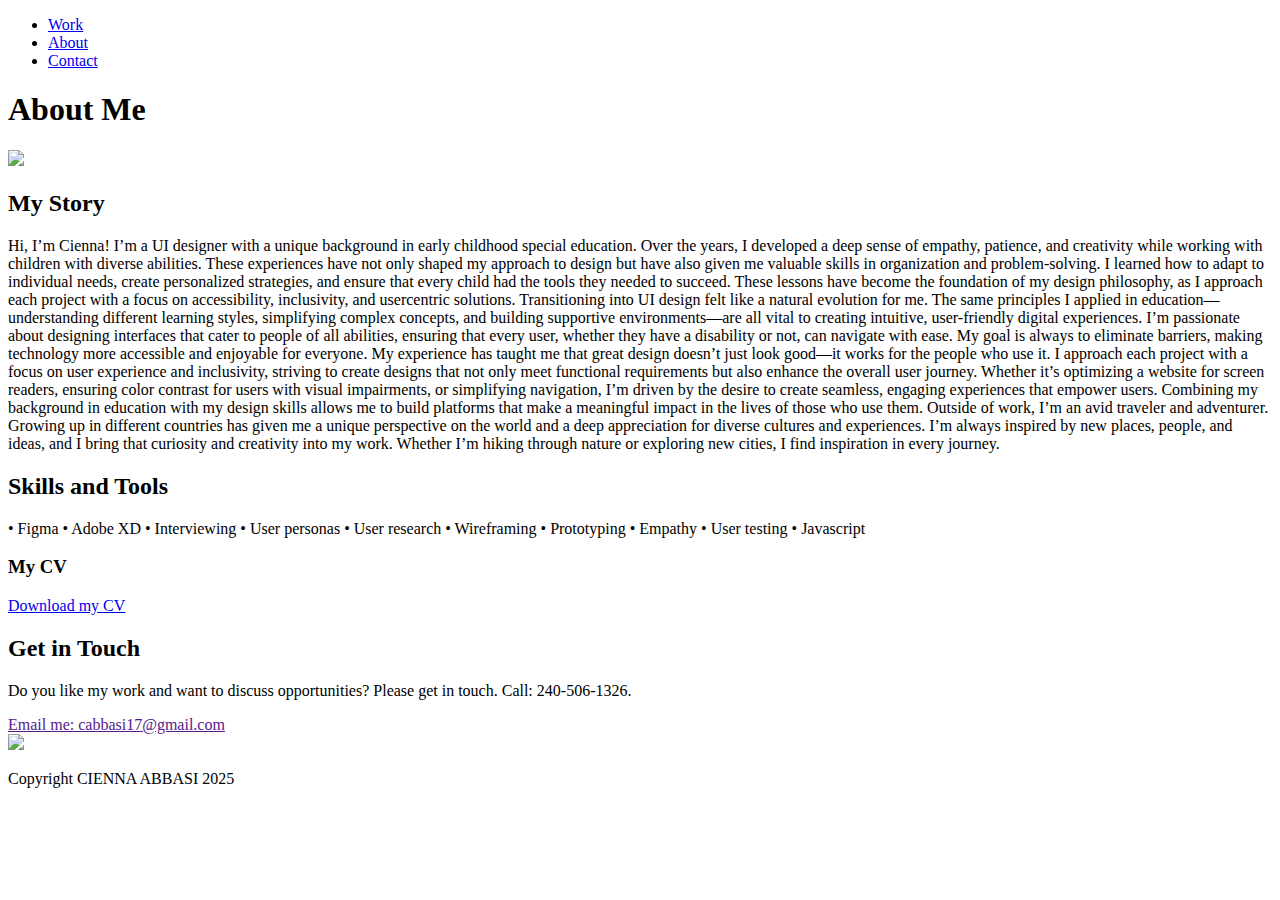
==== about.html @ 102b4068 "Create about.html" ====
<!DOCTYPE html>
<html lang="en" dir="ltr"></html>
<head>
    <meta charset="UTF-8">
</head> 
<nav>
  <ul>
    <li><a href="./index.html">Work</a></li>
    <li><a href="./about.html">About</a></li>
    <li><a href="./contact.html">Contact</a></li>
  </ul>
</nav>
<body> 
<h1> About Me </h1>
    <img src="./img/pic .jpg">
<h2> My Story </h2>
<p1> Hi, I’m Cienna! I’m a UI designer with a unique background in early childhood special
    education. Over the years, I developed a deep sense of empathy, patience, and creativity while
    working with children with diverse abilities. These experiences have not only shaped my
    approach to design but have also given me valuable skills in organization and problem-solving. I
    learned how to adapt to individual needs, create personalized strategies, and ensure that every
    child had the tools they needed to succeed. These lessons have become the foundation of my
    design philosophy, as I approach each project with a focus on accessibility, inclusivity, and usercentric
    solutions. <p1>

 <p1> Transitioning into UI design felt like a natural evolution for me. The same principles I applied in
        education—understanding different learning styles, simplifying complex concepts, and building
        supportive environments—are all vital to creating intuitive, user-friendly digital experiences. I’m
        passionate about designing interfaces that cater to people of all abilities, ensuring that every user,
        whether they have a disability or not, can navigate with ease. My goal is always to eliminate
        barriers, making technology more accessible and enjoyable for everyone.</p1>

 <p1>My experience has taught me that great design doesn’t just look good—it works for the people
        who use it. I approach each project with a focus on user experience and inclusivity, striving to
        create designs that not only meet functional requirements but also enhance the overall user
        journey. Whether it’s optimizing a website for screen readers, ensuring color contrast for users
        with visual impairments, or simplifying navigation, I’m driven by the desire to create seamless,
        engaging experiences that empower users. Combining my background in education with my
        design skills allows me to build platforms that make a meaningful impact in the lives of those
        who use them. </p1>

  <p1>Outside of work, I’m an avid traveler and adventurer. Growing up in different countries has
        given me a unique perspective on the world and a deep appreciation for diverse cultures and
        experiences. I’m always inspired by new places, people, and ideas, and I bring that curiosity and
        creativity into my work. Whether I’m hiking through nature or exploring new cities, I find
        inspiration in every journey. </p1>
<h2>Skills and Tools</h2>
<p1>• Figma
    • Adobe XD
    • Interviewing
    • User personas
    • User research
    • Wireframing
    • Prototyping
    • Empathy
    • User testing
    • Javascript <p1>

<h3>My CV</h3>
    <a href="resume/Resume.pdf" download>Download my CV</a>

    <h2>Get in Touch</h2>
    <p>
      Do you like my work and want to discuss opportunities? Please get in touch. Call: 240-506-1326.
    </p>
    <div>
      <a href="">Email me: cabbasi17@gmail.com</a>
    </div><a href="ANOTHER-SOCIAL-LINK">
        <img src="https://via.placeholder.com/80">
    </a>
    </div>
    <p>Copyright CIENNA ABBASI 2025</p>
    </div>
    </footer>  
</html>
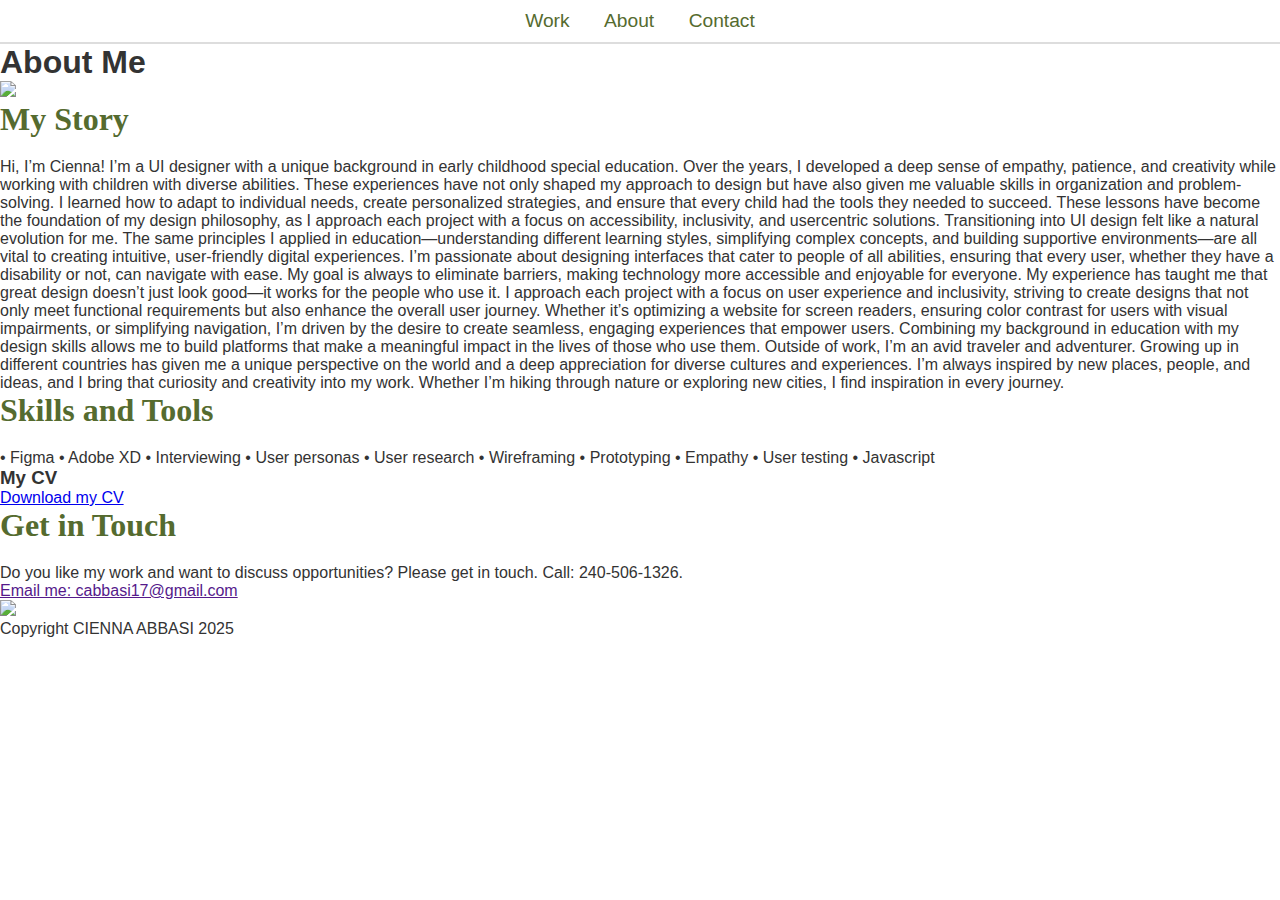
==== commit 89f918ca: "Update about.html" ====
--- a/about.html
+++ b/about.html
@@ -2,10 +2,13 @@
 <html lang="en" dir="ltr"></html>
 <head>
     <meta charset="UTF-8">
+    <title>About Cienna Abbasi</title>
+    <link rel="stylesheet" href="css/styles.css">
+    <meta name="viewport" content="width=device-width, initial-scale=1">
 </head> 
 <nav>
   <ul>
-    <li><a href="./index.html">Work</a></li>
+    <li><a href="./index.com.html">Work</a></li>
     <li><a href="./about.html">About</a></li>
     <li><a href="./contact.html">Contact</a></li>
   </ul>
--- a/css/styles.css
+++ b/css/styles.css
@@ -0,0 +1,158 @@
+/* General Reset and Body Styling */
+* {
+  margin: 0;
+  padding: 0;
+  box-sizing: border-box;
+}
+
+body {
+  background-color: #fff; /* White background */
+  font-family: Arial, sans-serif; /* Fallback font */
+  color: #333;
+}
+
+/* Header Styles */
+header h1 {
+  color: #556b2f; /* Olive green */
+  font-family: 'Playfair Display', serif; /* Playfair Display for header */
+  font-size: 2.5em;
+  margin-top: 20px;
+}
+
+header p {
+  font-size: 1.2em;
+  margin-bottom: 30px;
+  color: #333;
+  font-family: Arial, sans-serif; /* Body text stays as Arial */
+}
+
+/* Navigation Bar */
+nav ul {
+  list-style-type: none;
+  padding: 10px;
+  background-color: #fff;
+  text-align: center;
+  border-bottom: 2px solid #ddd; /* Optional border for better separation */
+}
+
+nav ul li {
+  display: inline;
+  margin: 0 15px;
+}
+
+nav ul li a {
+  color: #556b2f; /* Olive green */
+  text-decoration: none;
+  font-size: 1.2em;
+  font-family: Arial, sans-serif; /* Body text links */
+}
+
+/* Link Hover Effect */
+nav ul li a:hover,
+a:hover {
+  text-decoration: underline;
+}
+
+/* Main Work Section */
+main {
+  padding: 30px;
+}
+
+h2 {
+  color: #556b2f; /* Olive green */
+  font-family: 'Playfair Display', serif; /* Playfair Display for h2 */
+  font-size: 2em;
+  margin-bottom: 20px;
+}
+
+.project {
+  display: flex;
+  flex-wrap: wrap;
+  margin-bottom: 50px;
+}
+
+.project-image {
+  width: 100%;
+  max-width: 500px;
+  margin-right: 20px;
+}
+
+.project-description {
+  flex: 1;
+}
+
+.project h3 {
+  color: #556b2f; /* Olive green */
+  font-family: 'Playfair Display', serif; /* Playfair Display for h3 */
+  font-size: 1.8em;
+  margin-bottom: 10px;
+}
+
+.project p {
+  font-size: 1.1em;
+  line-height: 1.6;
+  color: #333;
+  font-family: Arial, sans-serif; /* Body text stays as Arial */
+}
+
+.project a {
+  color: #556b2f; /* Olive green */
+  font-weight: bold;
+  text-decoration: none;
+  font-family: Arial, sans-serif; /* Links in body text */
+}
+
+.project a:hover {
+  text-decoration: underline;
+}
+
+/* Footer Styles */
+footer {
+  background-color: #fff;
+  padding: 30px;
+  text-align: center;
+  margin-top: 50px;
+  border-top: 2px solid #ddd; /* Optional border for better separation */
+}
+
+footer h2 {
+  color: #556b2f; /* Olive green */
+  font-family: 'Playfair Display', serif; /* Playfair Display for footer h2 */
+  font-size: 2em;
+  margin-bottom: 20px;
+}
+
+footer p {
+  color: #333;
+  font-size: 1.2em;
+  margin-bottom: 20px;
+  font-family: Arial, sans-serif;
+}
+
+footer a {
+  color: #556b2f; /* Olive green */
+  text-decoration: none;
+  font-size: 1.2em;
+  font-family: Arial, sans-serif;
+}
+
+footer a:hover {
+  text-decoration: underline;
+}
+
+footer img {
+  margin-top: 10px;
+}
+
+/* Media Queries for Responsiveness */
+@media (max-width: 767px) {
+  .project {
+      flex-direction: column;
+      align-items: center;
+  }
+
+  .project-image {
+      max-width: 100%;
+      margin-right: 0;
+  }
+}
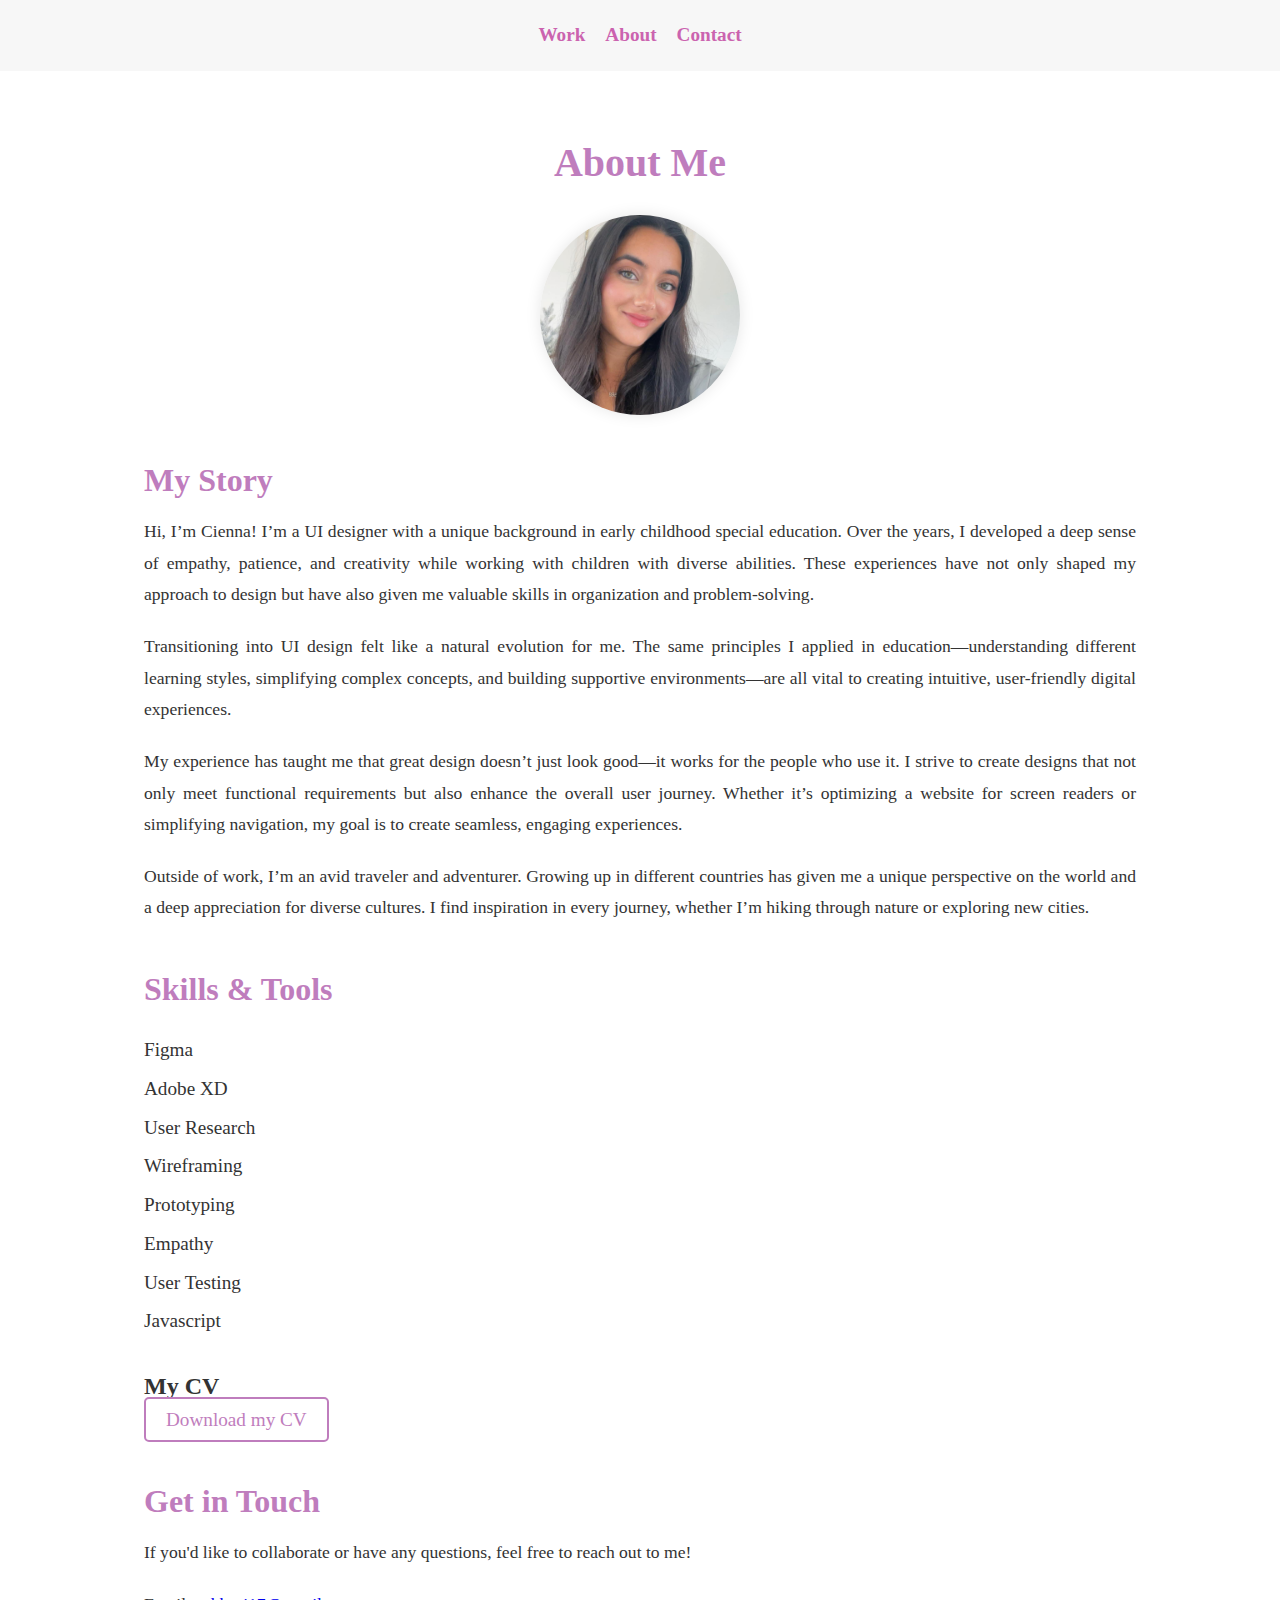
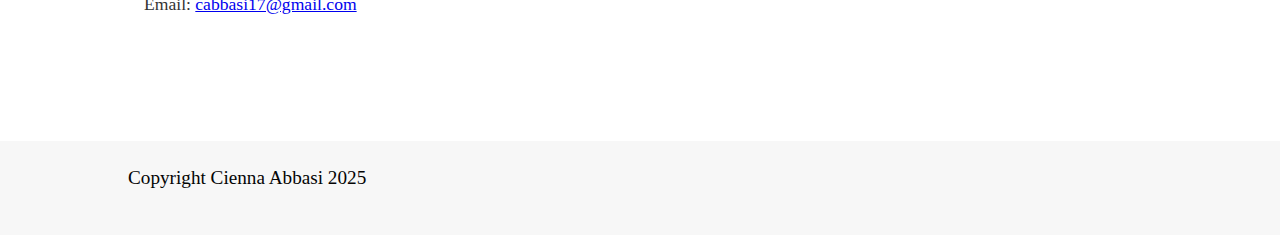
==== commit b4eb6f52: "Update about.html" ====
--- a/about.html
+++ b/about.html
@@ -1,78 +1,69 @@
 <!DOCTYPE html>
-<html lang="en" dir="ltr"></html>
+<html lang="en">
 <head>
     <meta charset="UTF-8">
+    <meta name="viewport" content="width=device-width, initial-scale=1.0">
     <title>About Cienna Abbasi</title>
     <link rel="stylesheet" href="css/styles.css">
-    <meta name="viewport" content="width=device-width, initial-scale=1">
-</head> 
-<nav>
-  <ul>
-    <li><a href="./index.com.html">Work</a></li>
-    <li><a href="./about.html">About</a></li>
-    <li><a href="./contact.html">Contact</a></li>
-  </ul>
-</nav>
-<body> 
-<h1> About Me </h1>
-    <img src="./img/pic .jpg">
-<h2> My Story </h2>
-<p1> Hi, I’m Cienna! I’m a UI designer with a unique background in early childhood special
-    education. Over the years, I developed a deep sense of empathy, patience, and creativity while
-    working with children with diverse abilities. These experiences have not only shaped my
-    approach to design but have also given me valuable skills in organization and problem-solving. I
-    learned how to adapt to individual needs, create personalized strategies, and ensure that every
-    child had the tools they needed to succeed. These lessons have become the foundation of my
-    design philosophy, as I approach each project with a focus on accessibility, inclusivity, and usercentric
-    solutions. <p1>
+</head>
+<body>
 
- <p1> Transitioning into UI design felt like a natural evolution for me. The same principles I applied in
-        education—understanding different learning styles, simplifying complex concepts, and building
-        supportive environments—are all vital to creating intuitive, user-friendly digital experiences. I’m
-        passionate about designing interfaces that cater to people of all abilities, ensuring that every user,
-        whether they have a disability or not, can navigate with ease. My goal is always to eliminate
-        barriers, making technology more accessible and enjoyable for everyone.</p1>
+<!-- Header Section -->
+<header>
+    <div class="container">
+        <nav>
+            <ul>
+                <li><a href="index.com.html">Work</a></li>
+                <li><a href="about.html">About</a></li>
+                <li><a href="contact.html">Contact</a></li>
+            </ul>
+        </nav>
+    </div>
+</header>
 
- <p1>My experience has taught me that great design doesn’t just look good—it works for the people
-        who use it. I approach each project with a focus on user experience and inclusivity, striving to
-        create designs that not only meet functional requirements but also enhance the overall user
-        journey. Whether it’s optimizing a website for screen readers, ensuring color contrast for users
-        with visual impairments, or simplifying navigation, I’m driven by the desire to create seamless,
-        engaging experiences that empower users. Combining my background in education with my
-        design skills allows me to build platforms that make a meaningful impact in the lives of those
-        who use them. </p1>
+<!-- About Section -->
+<section class="about-me">
+    <div class="container">
+        <h1>About Me</h1>
+        <img src="./img/pic .jpg" alt="Cienna Abbasi" class="profile-img">
+        
+        <h2>My Story</h2>
+        <p>Hi, I’m Cienna! I’m a UI designer with a unique background in early childhood special education. Over the years, I developed a deep sense of empathy, patience, and creativity while working with children with diverse abilities. These experiences have not only shaped my approach to design but have also given me valuable skills in organization and problem-solving.</p>
 
-  <p1>Outside of work, I’m an avid traveler and adventurer. Growing up in different countries has
-        given me a unique perspective on the world and a deep appreciation for diverse cultures and
-        experiences. I’m always inspired by new places, people, and ideas, and I bring that curiosity and
-        creativity into my work. Whether I’m hiking through nature or exploring new cities, I find
-        inspiration in every journey. </p1>
-<h2>Skills and Tools</h2>
-<p1>• Figma
-    • Adobe XD
-    • Interviewing
-    • User personas
-    • User research
-    • Wireframing
-    • Prototyping
-    • Empathy
-    • User testing
-    • Javascript <p1>
+        <p>Transitioning into UI design felt like a natural evolution for me. The same principles I applied in education—understanding different learning styles, simplifying complex concepts, and building supportive environments—are all vital to creating intuitive, user-friendly digital experiences.</p>
 
-<h3>My CV</h3>
-    <a href="resume/Resume.pdf" download>Download my CV</a>
+        <p>My experience has taught me that great design doesn’t just look good—it works for the people who use it. I strive to create designs that not only meet functional requirements but also enhance the overall user journey. Whether it’s optimizing a website for screen readers or simplifying navigation, my goal is to create seamless, engaging experiences.</p>
 
-    <h2>Get in Touch</h2>
-    <p>
-      Do you like my work and want to discuss opportunities? Please get in touch. Call: 240-506-1326.
-    </p>
-    <div>
-      <a href="">Email me: cabbasi17@gmail.com</a>
-    </div><a href="ANOTHER-SOCIAL-LINK">
-        <img src="https://via.placeholder.com/80">
-    </a>
+        <p>Outside of work, I’m an avid traveler and adventurer. Growing up in different countries has given me a unique perspective on the world and a deep appreciation for diverse cultures. I find inspiration in every journey, whether I’m hiking through nature or exploring new cities.</p>
+        
+        <h2>Skills & Tools</h2>
+        <ul class="skills-list">
+            <li>Figma</li>
+            <li>Adobe XD</li>
+            <li>User Research</li>
+            <li>Wireframing</li>
+            <li>Prototyping</li>
+            <li>Empathy</li>
+            <li>User Testing</li>
+            <li>Javascript</li>
+        </ul>
+
+        <h3>My CV</h3>
+        <a href="resume/Resume.pdf" download class="cv-link">Download my CV</a>
+
+        <!-- Get in Touch Section -->
+        <h2>Get in Touch</h2>
+        <p>If you'd like to collaborate or have any questions, feel free to reach out to me!</p>
+        <p>Email: <a href="mailto:cabbasi17@gmail.com">cabbasi17@gmail.com</a></p>
     </div>
-    <p>Copyright CIENNA ABBASI 2025</p>
+</section>
+
+<!-- Footer Section -->
+<footer id="contact">
+    <div class="container">
+        <p>Copyright Cienna Abbasi 2025</p>
     </div>
-    </footer>  
-</html>+</footer>
+
+</body>
+</html>
--- a/css/styles.css
+++ b/css/styles.css
@@ -1,4 +1,4 @@
-/* General Reset and Body Styling */
+/* General Reset and Box-Sizing */
 * {
   margin: 0;
   padding: 0;
@@ -6,153 +6,394 @@
 }
 
 body {
-  background-color: #fff; /* White background */
-  font-family: Arial, sans-serif; /* Fallback font */
+  font-family: Arial, sans-serif;
   color: #333;
+  line-height: 1.6;
+  background-color: #fff;
+}
+
+/* Container Class */
+.container {
+  width: 80%;
+  margin: 0 auto;
+}
+
+/* Row and Column Layout */
+.row {
+  display: flex;
+  flex-wrap: wrap;
+  gap: 30px;
+}
+
+.col {
+  flex: 1;
 }
 
 /* Header Styles */
-header h1 {
-  color: #556b2f; /* Olive green */
-  font-family: 'Playfair Display', serif; /* Playfair Display for header */
-  font-size: 2.5em;
-  margin-top: 20px;
-}
-
-header p {
-  font-size: 1.2em;
-  margin-bottom: 30px;
-  color: #333;
-  font-family: Arial, sans-serif; /* Body text stays as Arial */
-}
-
-/* Navigation Bar */
+header {
+  background-color: #7c45a1; /* Olive green */
+  color: white;
+  padding: 20px 0;
+  text-align: center;
+}
+
+header .logo img {
+  width: 120px;
+  margin-bottom: 20px;
+}
+
 nav ul {
-  list-style-type: none;
-  padding: 10px;
-  background-color: #fff;
-  text-align: center;
-  border-bottom: 2px solid #ddd; /* Optional border for better separation */
+  list-style: none;
+  display: flex;
+  justify-content: center;
+  gap: 20px;
 }
 
 nav ul li {
   display: inline;
-  margin: 0 15px;
 }
 
 nav ul li a {
-  color: #556b2f; /* Olive green */
-  text-decoration: none;
+  text-decoration: none;
+  color: rgb(203, 99, 175);
   font-size: 1.2em;
-  font-family: Arial, sans-serif; /* Body text links */
-}
-
-/* Link Hover Effect */
-nav ul li a:hover,
-a:hover {
-  text-decoration: underline;
-}
-
-/* Main Work Section */
-main {
-  padding: 30px;
-}
-
-h2 {
-  color: #556b2f; /* Olive green */
-  font-family: 'Playfair Display', serif; /* Playfair Display for h2 */
-  font-size: 2em;
-  margin-bottom: 20px;
-}
-
-.project {
-  display: flex;
-  flex-wrap: wrap;
-  margin-bottom: 50px;
-}
-
-.project-image {
+  transition: color 0.3s;
+}
+
+nav ul li a:hover {
+  color: #17cad4;
+}
+
+/* Hero Section */
+.hero {
+  background-color: #ae97a9;
+  padding: 60px 0;
+}
+
+.hero h2 {
+  font-size: 2.5em;
+  color: #aa1a97;
+  margin-bottom: 20px;
+}
+
+.hero p {
+  font-size: 1.2em;
+  margin-bottom: 40px;
+}
+
+.hero .cta-button {
+  background-color: #9c537a;
+  color: white;
+  padding: 15px 30px;
+  font-size: 1.1em;
+  text-decoration: none;
+  border-radius: 5px;
+  transition: background-color 0.3s;
+}
+
+.hero .cta-button:hover {
+  background-color: #d4178f;
+}
+
+.hero-img {
   width: 100%;
   max-width: 500px;
-  margin-right: 20px;
-}
-
-.project-description {
-  flex: 1;
-}
-
-.project h3 {
-  color: #556b2f; /* Olive green */
-  font-family: 'Playfair Display', serif; /* Playfair Display for h3 */
+  border-radius: 10px;
+}
+
+/* New SVG Section */
+.svg-section {
+  padding: 60px 0;
+  background-color: #f9f9f9;
+  text-align: center;
+}
+
+.svg-container {
+  margin-top: 30px;
+}
+
+#hometown {
+  width: 100px;
+  height: 100px;
+  transition: transform 0.5s ease;
+}
+
+#circle {
+  transition: fill 0.5s ease;
+}
+
+#hometown:hover {
+  transform: rotate(360deg);
+}
+
+#hometown:active {
+  transform: scale(1.2);
+}
+
+/* Work Section */
+#work {
+  padding: 80px 0;
+  background-color: #f9f9f9;
+  text-align: center;
+}
+
+#work h2 {
+  font-size: 2.5em;
+  color: #bf7dbd;
+  margin-bottom: 40px;
+}
+
+#work .col {
+  text-align: center;
+}
+
+#work img {
+  width: 100%;
+  max-width: 350px;
+  border-radius: 10px;
+  margin-bottom: 20px;
+}
+
+#work h3 {
   font-size: 1.8em;
-  margin-bottom: 10px;
-}
-
-.project p {
-  font-size: 1.1em;
-  line-height: 1.6;
-  color: #333;
-  font-family: Arial, sans-serif; /* Body text stays as Arial */
-}
-
-.project a {
-  color: #556b2f; /* Olive green */
-  font-weight: bold;
-  text-decoration: none;
-  font-family: Arial, sans-serif; /* Links in body text */
-}
-
-.project a:hover {
-  text-decoration: underline;
+  color: #bf7dbd;
+  margin-bottom: 15px;
 }
 
 /* Footer Styles */
 footer {
+  background-color: #556b2f;
+  color: white;
+  padding: 60px 0;
+  text-align: center;
+}
+
+footer h2 {
+  font-size: 2.5em;
+  margin-bottom: 20px;
+}
+
+footer p {
+  font-size: 1.2em;
+  margin-bottom: 20px;
+}
+
+footer a {
+  color: #bf7dbd;
+  text-decoration: none;
+  font-weight: bold;
+  transition: color 0.3s;
+}
+
+footer a:hover {
+  color: #d4178f;
+}
+
+/* Media Queries */
+@media (max-width: 768px) {
+  .container {
+      width: 90%;
+  }
+
+  .hero h2 {
+      font-size: 2em;
+  }
+
+  .hero p {
+      font-size: 1.1em;
+  }
+
+  .hero .cta-button {
+      padding: 12px 25px;
+      font-size: 1em;
+  }
+
+  #work h2 {
+      font-size: 2.2em;
+  }
+
+  #work img {
+      max-width: 100%;
+  }
+}
+
+/* New SVG Section */
+.svg-section {
+    padding: 60px 0;
+    background-color: #f9f9f9;
+    text-align: center;
+}
+
+.svg-container {
+    margin-top: 30px;
+}
+
+#animated-svg {
+    width: 300px;
+    height: 300px;
+    transition: transform 0.5s ease, fill 0.5s ease;
+}
+
+#circle {
+    transition: fill 0.5s ease;
+    fill: lightblue;
+}
+
+/* Add Hover Animation */
+#animated-svg:hover {
+    transform: rotate(360deg) scale(1.2) translateX(20px);
+}
+
+/* Optional: Adding color change on hover */
+#animated-svg:hover #circle {
+    fill: #bf7dbd;  /* Change color on hover */
+}
+/* General Reset and Box-Sizing */
+* {
+  margin: 0;
+  padding: 0;
+  box-sizing: border-box;
+}
+
+/* Body and container styles */
+body {
+  font-family: 'Playfair Display', serif;
   background-color: #fff;
-  padding: 30px;
-  text-align: center;
-  margin-top: 50px;
-  border-top: 2px solid #ddd; /* Optional border for better separation */
-}
-
-footer h2 {
-  color: #556b2f; /* Olive green */
-  font-family: 'Playfair Display', serif; /* Playfair Display for footer h2 */
-  font-size: 2em;
-  margin-bottom: 20px;
-}
-
-footer p {
   color: #333;
-  font-size: 1.2em;
-  margin-bottom: 20px;
-  font-family: Arial, sans-serif;
-}
-
-footer a {
-  color: #556b2f; /* Olive green */
-  text-decoration: none;
-  font-size: 1.2em;
-  font-family: Arial, sans-serif;
-}
-
-footer a:hover {
-  text-decoration: underline;
-}
-
-footer img {
-  margin-top: 10px;
-}
-
-/* Media Queries for Responsiveness */
-@media (max-width: 767px) {
-  .project {
-      flex-direction: column;
-      align-items: center;
-  }
-
-  .project-image {
-      max-width: 100%;
-      margin-right: 0;
-  }
-}
+  line-height: 1.6;
+}
+
+/* Header Navigation */
+header {
+  background-color: #f7f7f7;
+  padding: 20px 0;
+}
+
+nav ul {
+  display: flex;
+  justify-content: center;
+  gap: 20px;
+  list-style-type: none;
+}
+
+nav a {
+  text-decoration: none;
+  color: #bf7dbd; /* Olive Green */
+  font-weight: bold;
+  transition: color 0.3s ease;
+}
+
+nav a:hover {
+  color: #bf7dbd;
+}
+
+/* About Section */
+.about-me {
+  padding: 60px 20px;
+}
+
+h1 {
+  text-align: center;
+  font-size: 2.5rem;
+  margin-bottom: 20px;
+  color: #bf7dbd;
+}
+
+h2 {
+  font-size: 2rem;
+  color: #bf7dbd;
+  margin-top: 40px;
+  margin-bottom: 10px;
+}
+
+h3 {
+  font-size: 1.5rem;
+  color: #333;
+  margin-top: 30px;
+}
+
+.profile-img {
+  width: 200px;
+  height: 200px;
+  border-radius: 50%;
+  display: block;
+  margin: 20px auto;
+  box-shadow: 0 0 15px rgba(0, 0, 0, 0.1);
+}
+
+/* Paragraphs */
+p {
+  font-size: 1.1rem;
+  line-height: 1.8;
+  margin-bottom: 20px;
+  text-align: justify;
+}
+
+/* Skills List */
+.skills-list {
+  list-style-type: none;
+  padding: 0;
+  margin: 20px 0;
+  font-size: 1.2rem;
+}
+
+.skills-list li {
+  margin-bottom: 8px;
+}
+
+/* CV Link */
+.cv-link {
+  font-size: 1.2rem;
+  color: #bf7dbd;
+  text-decoration: none;
+  border: 2px solid #bf7dbd;
+  padding: 10px 20px;
+  border-radius: 5px;
+  transition: background-color 0.3s ease;
+}
+
+.cv-link:hover {
+  background-color: #bf7dbd;
+  color: #fff;
+}
+
+/* Footer */
+footer {
+  background-color: #f7f7f7;
+  padding: 20px 0;
+  text-align: center;
+  color: #040404;
+  margin-top: 40px;
+}
+
+/* Responsive Design */
+@media (max-width: 768px) {
+  .about-me {
+      padding: 40px 20px;
+  }
+
+  h1 {
+      font-size: 2rem;
+  }
+
+  .profile-img {
+      width: 150px;
+      height: 150px;
+  }
+
+  h2, h3 {
+      font-size: 1.5rem;
+  }
+
+  p {
+      font-size: 1rem;
+  }
+
+  .skills-list {
+      font-size: 1rem;
+  }
+
+  .cv-link {
+      font-size: 1rem;
+  }
+}
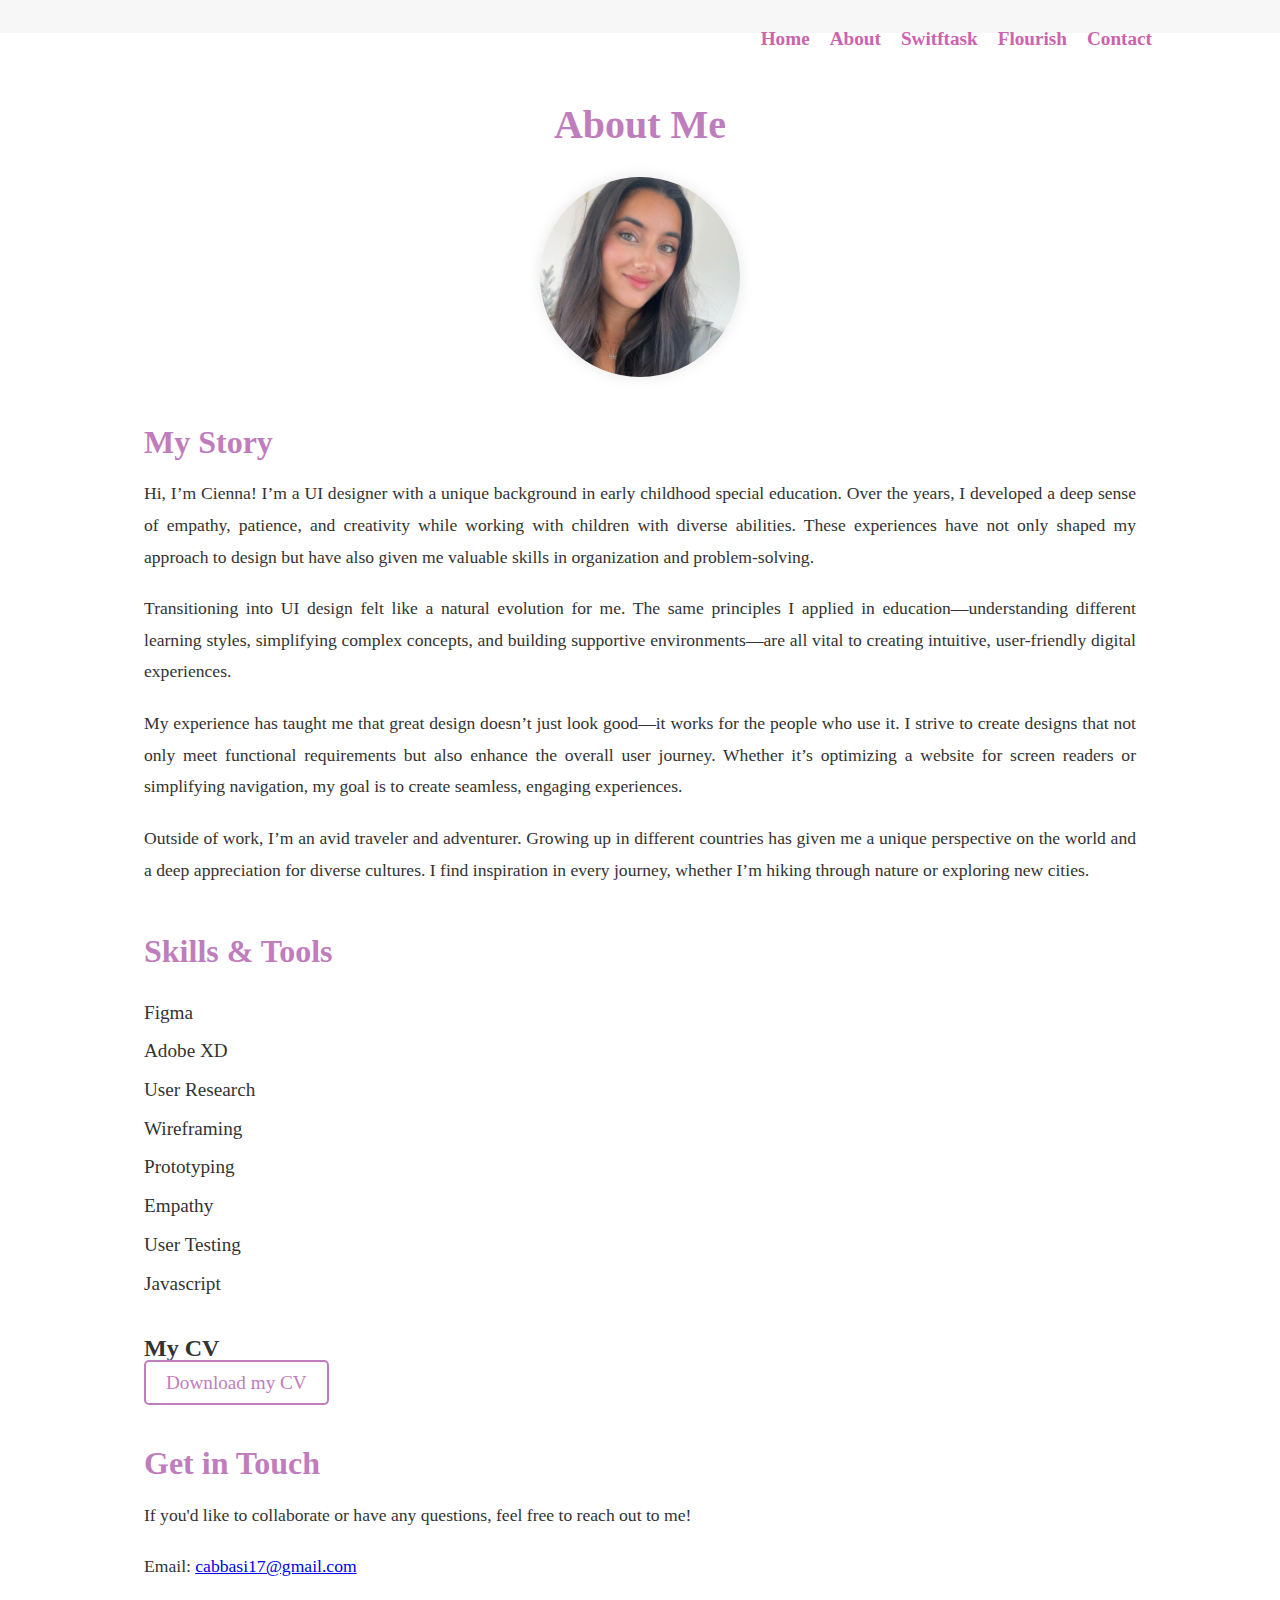
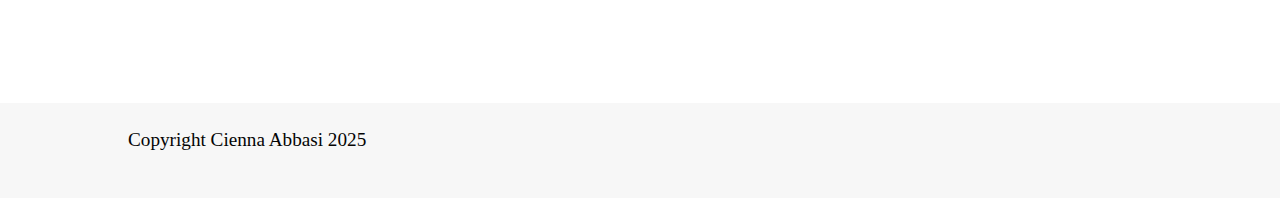
==== commit 5584f7f7: "Add files via upload" ====
--- a/about.html
+++ b/about.html
@@ -13,8 +13,10 @@
     <div class="container">
         <nav>
             <ul>
-                <li><a href="index.com.html">Work</a></li>
+                <li><a href="index.html">Home</a></li>
                 <li><a href="about.html">About</a></li>
+                <li><a href="swiftask.html">Switftask</a></li>
+                <li><a href="flourish.html">Flourish</a></li>
                 <li><a href="contact.html">Contact</a></li>
             </ul>
         </nav>
@@ -25,7 +27,7 @@
 <section class="about-me">
     <div class="container">
         <h1>About Me</h1>
-        <img src="./img/pic .jpg" alt="Cienna Abbasi" class="profile-img">
+        <img src="./img/pic.jpg" class="profile-img">
         
         <h2>My Story</h2>
         <p>Hi, I’m Cienna! I’m a UI designer with a unique background in early childhood special education. Over the years, I developed a deep sense of empathy, patience, and creativity while working with children with diverse abilities. These experiences have not only shaped my approach to design but have also given me valuable skills in organization and problem-solving.</p>
--- a/css/styles.css
+++ b/css/styles.css
@@ -20,9 +20,13 @@
 
 /* Row and Column Layout */
 .row {
-  display: flex;
-  flex-wrap: wrap;
-  gap: 30px;
+  margin: 25px 0; 
+}
+
+.row::after {
+  content: "";
+  clear: both;
+  display: table;
 }
 
 .col {
@@ -81,7 +85,7 @@
   margin-bottom: 40px;
 }
 
-.hero .cta-button {
+.button {
   background-color: #9c537a;
   color: white;
   padding: 15px 30px;
@@ -91,7 +95,7 @@
   transition: background-color 0.3s;
 }
 
-.hero .cta-button:hover {
+.button:hover {
   background-color: #d4178f;
 }
 
@@ -131,6 +135,7 @@
 }
 
 /* Work Section */
+
 #work {
   padding: 80px 0;
   background-color: #f9f9f9;
@@ -142,6 +147,7 @@
   color: #bf7dbd;
   margin-bottom: 40px;
 }
+
 
 #work .col {
   text-align: center;
@@ -158,6 +164,22 @@
   font-size: 1.8em;
   color: #bf7dbd;
   margin-bottom: 15px;
+
+  
+}
+
+.swiftask .cta-button {
+  background-color: #9c537a;
+  color: white;
+  padding: 15px 30px;
+  font-size: 1.1em;
+  text-decoration: none;
+  border-radius: 5px;
+  transition: background-color 0.3s;
+}
+
+.swiftask .cta-button:hover {
+  background-color: #d4178f;
 }
 
 /* Footer Styles */
@@ -367,33 +389,110 @@
 }
 
 /* Responsive Design */
-@media (max-width: 768px) {
-  .about-me {
-      padding: 40px 20px;
-  }
-
-  h1 {
-      font-size: 2rem;
-  }
-
-  .profile-img {
-      width: 150px;
-      height: 150px;
-  }
-
-  h2, h3 {
-      font-size: 1.5rem;
-  }
-
-  p {
-      font-size: 1rem;
-  }
-
-  .skills-list {
-      font-size: 1rem;
-  }
-
-  .cv-link {
-      font-size: 1rem;
-  }
-}
+  
+  /* ==============================
+Medium devices (640px and larger)
+================================= */
+@media only screen and (min-width: 640px) {
+  header {
+    text-align: unset;
+    padding: 20px 0 13px;
+  }
+
+  nav {
+    width: auto;
+    float: right;
+    margin-top: 4px;
+  }
+
+  main {
+    font-size: 18px;
+  }
+  .col-md-6 {
+    width: 50%;
+  }
+
+  [class*="col-"] {
+    float: left;
+    padding: 10px;
+  }
+
+  nav > ul > li {
+    display: inline-block;
+  }
+
+  .navtoggle {
+    margin-bottom: -10px;
+  }
+
+  .navtoggle li:not(:last-child) {
+    display: inline-block;
+  }
+
+  .navtoggle li:last-child {
+    display: none;
+  }
+
+  h3.logo {
+    font-size: 30px;
+    margin-top: 0px;
+  }
+  
+}
+
+/* ==============================
+Large devices (1024px or larger)
+================================= */
+@media only screen and (min-width: 1024px) {
+  header {
+    text-align: unset;
+    padding: 20px 0 13px;
+  }
+
+  nav {
+    width: auto;
+    float: right;
+    margin-top: 4px;
+  }
+
+  main {
+    font-size: 18px;
+  }
+
+  .col-lg-7 {
+    width: 58.3%;
+  }
+
+  .col-lg-5 {
+    width: 41.7%;
+  }
+
+  [class*="col-"] {
+    float: left;
+    padding: 10px;
+  }
+
+  .container {
+    max-width: 1200px;
+    margin-left: auto;
+    margin-right: auto;
+  }
+
+  .container-moneta {
+    max-width: 1000px;
+    margin-left: auto;
+    margin-right: auto;
+  }
+
+  .container-perfectproperties {
+    max-width: 1000px;
+    margin-left: auto;
+    margin-right: auto;
+  }
+  
+}
+/* ==============================
+X-large devices (1440px or larger)
+================================= */
+@media only screen and (min-width: 1440px) {
+}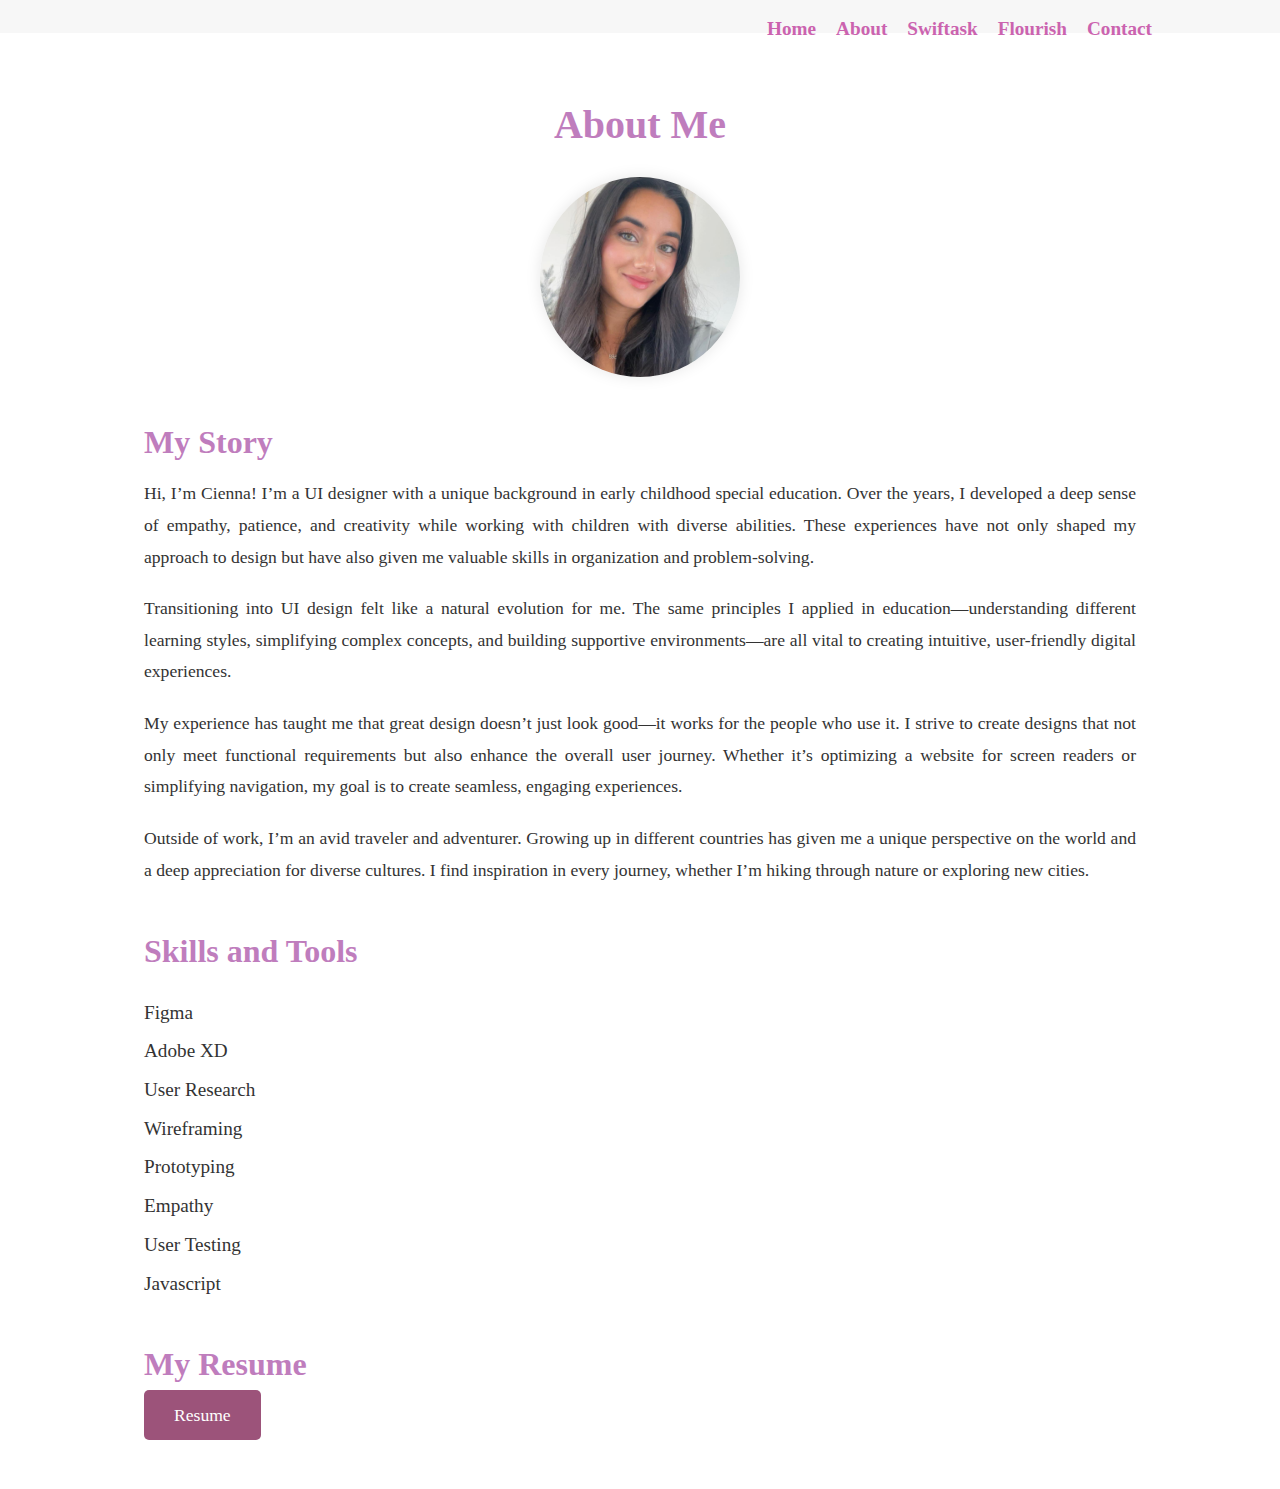
==== commit c3cac503: "Update about.html" ====
--- a/about.html
+++ b/about.html
@@ -11,23 +11,27 @@
 <!-- Header Section -->
 <header>
     <div class="container">
-        <nav>
-            <ul>
-                <li><a href="index.html">Home</a></li>
-                <li><a href="about.html">About</a></li>
-                <li><a href="swiftask.html">Switftask</a></li>
-                <li><a href="flourish.html">Flourish</a></li>
-                <li><a href="contact.html">Contact</a></li>
-            </ul>
-        </nav>
+        <div class="navtoggle" id="myNavtoggle">
+            <nav>
+                <ul>
+                    <li><a href="index.html">Home</a></li>
+                    <li><a href="about.html">About</a></li>
+                    <li><a href="swiftask.html">Swiftask</a></li>
+                    <li><a href="flourish.html">Flourish</a></li>
+                    <li><a href="contact.html">Contact</a></li>
+                    <!-- Hamburger menu icon -->
+                    <li><a href="javascript:void(0);" class="icon" onclick="menuToggle"><i class="fas fa-bars"></i></a></li>
+                </ul>
+            </nav>
+        </div>
     </div>
 </header>
 
 <!-- About Section -->
-<section class="about-me">
+<div class="about-me">
     <div class="container">
         <h1>About Me</h1>
-        <img src="./img/pic.jpg" class="profile-img">
+        <img src="./img/pic.jpg" class="profile-img" alt="profile">
         
         <h2>My Story</h2>
         <p>Hi, I’m Cienna! I’m a UI designer with a unique background in early childhood special education. Over the years, I developed a deep sense of empathy, patience, and creativity while working with children with diverse abilities. These experiences have not only shaped my approach to design but have also given me valuable skills in organization and problem-solving.</p>
@@ -38,7 +42,7 @@
 
         <p>Outside of work, I’m an avid traveler and adventurer. Growing up in different countries has given me a unique perspective on the world and a deep appreciation for diverse cultures. I find inspiration in every journey, whether I’m hiking through nature or exploring new cities.</p>
         
-        <h2>Skills & Tools</h2>
+        <h2>Skills and Tools</h2>
         <ul class="skills-list">
             <li>Figma</li>
             <li>Adobe XD</li>
@@ -50,22 +54,10 @@
             <li>Javascript</li>
         </ul>
 
-        <h3>My CV</h3>
-        <a href="resume/Resume.pdf" download class="cv-link">Download my CV</a>
+        <h2>My Resume</h2>
+        <a href="resume/Resume.pdf" class="button">Resume</a> <!-- Closing the unclosed anchor tag here -->
+    </div> <!-- Closing the container div here -->
+</div> <!-- Closing the about-me div here -->
 
-        <!-- Get in Touch Section -->
-        <h2>Get in Touch</h2>
-        <p>If you'd like to collaborate or have any questions, feel free to reach out to me!</p>
-        <p>Email: <a href="mailto:cabbasi17@gmail.com">cabbasi17@gmail.com</a></p>
-    </div>
-</section>
-
-<!-- Footer Section -->
-<footer id="contact">
-    <div class="container">
-        <p>Copyright Cienna Abbasi 2025</p>
-    </div>
-</footer>
-
-</body>
-</html>
+</body> <!-- Closing the body tag here -->
+</html> <!-- Closing the html tag here -->
